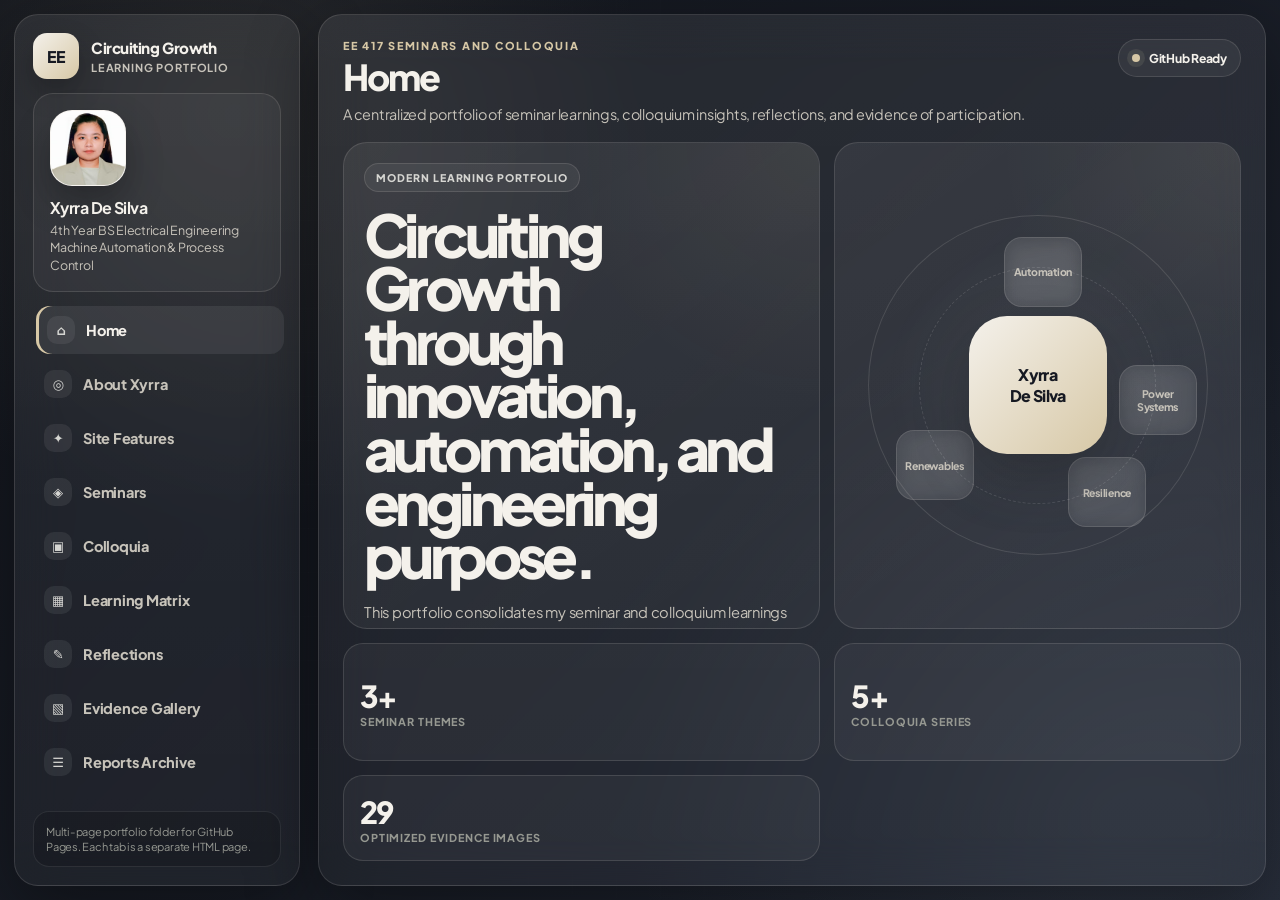
==== index.html @ 949c7b68 "Add files via upload" ====
<!DOCTYPE html>
<html lang="en">
<head>
  <meta charset="UTF-8" />
  <meta name="viewport" content="width=device-width, initial-scale=1.0" />
  <title>Home | Circuiting Growth</title>
  <link rel="stylesheet" href="assets/css/styles.css" />
</head>
<body data-page="home">
  <div class="site-shell">
    <aside class="sidebar">
      <a class="brand" href="index.html" aria-label="Go to home page">
        <div class="brand-mark">EE</div>
        <div><strong>Circuiting Growth</strong><small>Learning Portfolio</small></div>
      </a>
      <div class="profile-card compact">
        <img class="profile-photo" src="assets/images/xyrra-profile.jpg" alt="Profile photo of Xyrra De Silva">
        <h2>Xyrra De Silva</h2>
        <p>4th Year BS Electrical Engineering<br>Machine Automation & Process Control</p>
      </div>
      <nav class="nav" aria-label="Main navigation">
        <a class="nav-link active" href="index.html"><span>⌂</span>Home</a>
<a class="nav-link " href="about.html"><span>◎</span>About Xyrra</a>
<a class="nav-link " href="features.html"><span>✦</span>Site Features</a>
<a class="nav-link " href="seminars.html"><span>◈</span>Seminars</a>
<a class="nav-link " href="colloquia.html"><span>▣</span>Colloquia</a>
<a class="nav-link " href="matrix.html"><span>▦</span>Learning Matrix</a>
<a class="nav-link " href="reflections.html"><span>✎</span>Reflections</a>
<a class="nav-link " href="evidence.html"><span>▧</span>Evidence Gallery</a>
<a class="nav-link " href="archive.html"><span>☰</span>Reports Archive</a>
      </nav>
      <div class="sidebar-note">Multi-page portfolio folder for GitHub Pages. Each tab is a separate HTML page.</div>
    </aside>
    <main class="page-card">
      <header class="page-header">
        <div>
          <p class="eyebrow">EE 417 Seminars and Colloquia</p>
          <h1>Home</h1>
          <p class="subtitle">A centralized portfolio of seminar learnings, colloquium insights, reflections, and evidence of participation.</p>
        </div>
        <div class="status-pill"><i></i> GitHub Ready</div>
      </header>
      <section class="page-body">
        
<div class="home-grid">
  <section class="hero-panel">
    <span class="chip">Modern Learning Portfolio</span>
    <h2><span>Circuiting Growth</span><br>through innovation, automation, and engineering purpose.</h2>
    <p>This portfolio consolidates my seminar and colloquium learnings into a professional, multi-page website. It presents technical growth, reflections, and evidence of participation using organized pages rather than one long scrolling layout.</p>
    <div class="quick-actions">
      <a href="seminars.html">Explore Seminars</a>
      <a href="colloquia.html">View Colloquia</a>
      <a href="evidence.html">Open Evidence</a>
    </div>
  </section>
  <section class="orbit-panel">
    <div class="orbit">
      <div class="core">Xyrra<br>De Silva</div>
      <span class="node n1">Automation</span>
      <span class="node n2">Power Systems</span>
      <span class="node n3">Renewables</span>
      <span class="node n4">Resilience</span>
    </div>
  </section>
  <article class="metric-card"><strong>3+</strong><span>Seminar themes</span></article>
  <article class="metric-card"><strong>5+</strong><span>Colloquia series</span></article>
  <article class="metric-card"><strong>29</strong><span>Optimized evidence images</span></article>
</div>

      </section>
    </main>
  </div>
  <script src="assets/js/site.js"></script>
  
</body>
</html>
---- assets/css/styles.css ----
@import url('https://fonts.googleapis.com/css2?family=Plus+Jakarta+Sans:wght@400;500;600;700;800&display=swap');

:root{
  --bg1:#12151c;
  --bg2:#181c25;
  --bg3:#202633;
  --panel:rgba(31,36,48,.88);
  --panel-2:rgba(39,45,59,.78);
  --card:rgba(255,255,255,.045);
  --card-2:rgba(255,255,255,.065);
  --line:rgba(245,240,230,.13);
  --line-strong:rgba(245,240,230,.22);
  --text:#f4f1eb;
  --muted:#c7c3ba;
  --subtle:#969891;
  --accent:#d7c8a6;
  --accent-2:#b7c0c9;
  --accent-3:#d6d6d2;
  --dark:rgba(0,0,0,.18);
  --r:24px;
  --r2:18px;
  --shadow:0 22px 70px rgba(0,0,0,.38);
}

*{box-sizing:border-box;margin:0;padding:0}
html,body{width:100%;height:100%;overflow:hidden}
body{
  font-family:'Plus Jakarta Sans',Inter,ui-sans-serif,system-ui,-apple-system,BlinkMacSystemFont,'Segoe UI',sans-serif;
  color:var(--text);
  background:
    radial-gradient(circle at 18% 12%,rgba(215,200,166,.10),transparent 32%),
    radial-gradient(circle at 88% 90%,rgba(183,192,201,.08),transparent 36%),
    linear-gradient(135deg,var(--bg1),var(--bg2) 55%,var(--bg3));
  letter-spacing:-.015em;
}
body:before{
  content:"";
  position:fixed;
  inset:0;
  background-image:linear-gradient(rgba(255,255,255,.018) 1px,transparent 1px),linear-gradient(90deg,rgba(255,255,255,.018) 1px,transparent 1px);
  background-size:44px 44px;
  mask-image:radial-gradient(circle at center,#000,transparent 82%);
  pointer-events:none;
}
a{color:inherit;text-decoration:none}
strong{font-weight:800;color:var(--text)}

.site-shell{
  position:relative;
  z-index:1;
  width:min(1510px,calc(100vw - 28px));
  height:calc(100vh - 28px);
  margin:14px auto;
  display:grid;
  grid-template-columns:286px 1fr;
  gap:18px;
}
.sidebar,.page-card{
  border:1px solid var(--line);
  background:linear-gradient(180deg,rgba(255,255,255,.075),rgba(255,255,255,.035));
  backdrop-filter:blur(24px);
  box-shadow:var(--shadow);
  border-radius:var(--r);
  overflow:hidden;
}
.sidebar{
  padding:18px;
  display:flex;
  flex-direction:column;
  gap:14px;
}
.brand{display:flex;align-items:center;gap:12px;min-width:0}
.brand-mark{
  width:46px;height:46px;border-radius:14px;
  background:linear-gradient(135deg,#f4f1eb,#d7c8a6);
  display:grid;place-items:center;
  font-weight:800;color:#161922;
  box-shadow:0 12px 28px rgba(0,0,0,.22);
  flex:none;
}
.brand strong{display:block;font-size:.95rem;letter-spacing:-.03em;white-space:nowrap;overflow:hidden;text-overflow:ellipsis}
.brand small{display:block;margin-top:4px;color:var(--muted);font-weight:700;font-size:.69rem;letter-spacing:.075em;text-transform:uppercase;white-space:nowrap}
.profile-card{
  padding:16px;
  border-radius:20px;
  background:rgba(255,255,255,.045);
  border:1px solid var(--line);
}
.profile-photo{
  width:76px;height:76px;border-radius:22px;
  display:block;object-fit:cover;object-position:center;
  margin-bottom:13px;
  border:1px solid rgba(255,255,255,.22);
  background:#f4f1eb;
  box-shadow:0 16px 36px rgba(0,0,0,.28);
}
.profile-photo.big{width:124px;height:124px;border-radius:28px;margin-bottom:18px}
.avatar{width:76px;height:76px;border-radius:22px;background:linear-gradient(135deg,#f4f1eb,#d7c8a6);display:grid;place-items:center;color:#161922;font-size:1.35rem;font-weight:800;margin-bottom:13px;box-shadow:0 16px 36px rgba(0,0,0,.22)}
.avatar.big{width:124px;height:124px;font-size:2rem;border-radius:28px}
.profile-card h2{font-size:1rem;margin-bottom:5px;letter-spacing:-.035em;line-height:1.1}
.profile-card p{color:var(--muted);font-size:.78rem;line-height:1.42}
.nav{display:grid;gap:6px;min-height:0}
.nav-link{
  color:var(--muted);
  padding:10px 11px;
  border-radius:14px;
  display:flex;align-items:center;gap:11px;text-align:left;
  font-weight:750;font-size:.91rem;
  transition:.22s ease;
}
.nav-link:hover,.nav-link.active{color:var(--text);background:rgba(255,255,255,.075);transform:translateX(3px)}
.nav-link.active{box-shadow:inset 3px 0 0 var(--accent)}
.nav-link span{width:28px;height:28px;border-radius:10px;display:grid;place-items:center;background:rgba(255,255,255,.07);font-size:.82rem;flex:none;color:var(--accent-3)}
.sidebar-note{
  margin-top:auto;
  padding:12px;
  border-radius:16px;
  background:rgba(0,0,0,.14);
  border:1px solid rgba(255,255,255,.085);
  color:var(--subtle);
  font-size:.69rem;
  line-height:1.38;
}
.page-card{padding:24px;display:grid;grid-template-rows:auto 1fr;gap:16px;min-width:0}
.page-header{display:flex;align-items:flex-start;justify-content:space-between;gap:18px;min-height:0}
.eyebrow{color:var(--accent);text-transform:uppercase;font-weight:800;letter-spacing:.16em;font-size:.68rem;margin-bottom:8px}
.page-header h1{font-size:clamp(1.75rem,2.8vw,3rem);letter-spacing:-.06em;line-height:.96;font-weight:800}
.subtitle{color:var(--muted);font-size:.9rem;line-height:1.48;max-width:780px;margin-top:10px}
.status-pill{flex:none;display:inline-flex;align-items:center;gap:9px;padding:10px 13px;border-radius:999px;color:var(--text);background:rgba(255,255,255,.055);border:1px solid var(--line);font-weight:750;font-size:.76rem;white-space:nowrap}
.status-pill i{width:8px;height:8px;border-radius:50%;background:var(--accent);box-shadow:0 0 0 5px rgba(215,200,166,.10)}
.page-body{min-height:0;overflow:hidden}

.home-grid{height:100%;display:grid;grid-template-columns:1.08fr .92fr;grid-template-rows:1fr 118px;gap:14px}
.hero-panel,.orbit-panel,.glass-section,.info-card,.event-feature,.takeaway-card,.series-card,.matrix-grid article,.quote-panel,.reflection-list article,.archive-panel,.evidence-toolbar,.evidence-stage{
  border:1px solid var(--line);
  background:linear-gradient(145deg,rgba(255,255,255,.07),rgba(255,255,255,.035));
  border-radius:var(--r);
  padding:20px;
  overflow:hidden;
  position:relative;
}
.hero-panel:before,.orbit-panel:before,.glass-section:before,.event-feature:before,.series-card:before{
  content:"";position:absolute;inset:-1px;background:radial-gradient(circle at top right,rgba(215,200,166,.08),transparent 38%);pointer-events:none
}
.chip{display:inline-flex;padding:7px 11px;border-radius:999px;background:rgba(255,255,255,.055);color:var(--accent-3);border:1px solid var(--line);font-weight:800;font-size:.66rem;text-transform:uppercase;letter-spacing:.09em;margin-bottom:16px}
.hero-panel h2{position:relative;font-size:clamp(2rem,4.6vw,4.5rem);letter-spacing:-.078em;line-height:.91;max-width:850px;font-weight:800}
.hero-panel h2 span{color:var(--text)}
.hero-panel p{position:relative;max-width:780px;color:var(--muted);line-height:1.55;margin-top:18px;font-size:.92rem}
.quick-actions{position:relative;display:flex;flex-wrap:wrap;gap:9px;margin-top:19px}
.quick-actions a,.event-feature a,.series-card a{border:1px solid var(--line);background:rgba(255,255,255,.055);color:var(--text);border-radius:999px;padding:10px 14px;font-weight:750;font-size:.82rem;transition:.22s}
.quick-actions a:hover,.event-feature a:hover,.series-card a:hover{transform:translateY(-2px);background:rgba(255,255,255,.09);border-color:var(--line-strong)}
.orbit-panel{display:grid;place-items:center}
.orbit{width:min(100%,340px);aspect-ratio:1;border-radius:50%;border:1px solid var(--line);position:relative;display:grid;place-items:center;background:radial-gradient(circle,rgba(255,255,255,.06),transparent 64%)}
.orbit:before,.orbit:after{content:"";position:absolute;border-radius:50%;border:1px dashed rgba(255,255,255,.13)}
.orbit:before{inset:15%;animation:spin 18s linear infinite}.orbit:after{inset:31%;animation:spin 14s linear reverse infinite}@keyframes spin{to{transform:rotate(360deg)}}
.core{width:138px;height:138px;border-radius:38px;background:linear-gradient(135deg,#f4f1eb,#d7c8a6);display:grid;place-items:center;text-align:center;color:#161922;font-weight:800;letter-spacing:-.04em;z-index:2;box-shadow:0 24px 55px rgba(0,0,0,.24)}
.node{position:absolute;width:78px;height:70px;border-radius:18px;background:rgba(255,255,255,.065);border:1px solid var(--line);display:grid;place-items:center;font-size:.66rem;font-weight:750;text-align:center;color:var(--muted);backdrop-filter:blur(10px);padding:4px}
.n1{top:6%;left:40%}.n2{right:3%;top:44%}.n3{left:8%;bottom:16%}.n4{right:18%;bottom:8%}
.metric-card{border-radius:20px;background:rgba(255,255,255,.045);border:1px solid var(--line);padding:16px;display:grid;align-content:center}.metric-card strong{font-size:1.9rem;letter-spacing:-.055em;font-weight:800}.metric-card span{color:var(--subtle);font-weight:750;text-transform:uppercase;font-size:.68rem;letter-spacing:.08em}

.split-grid{height:100%;display:grid;grid-template-columns:1.05fr .95fr;grid-template-rows:1fr 154px;gap:14px}.large{grid-row:span 2}.glass-section h2,.archive-panel h2,.evidence-toolbar h2{font-size:1.75rem;letter-spacing:-.055em;margin-bottom:12px;font-weight:800}.glass-section p,.info-card p,.archive-panel p{color:var(--muted);line-height:1.5;margin-bottom:12px;font-size:.9rem}.tag-row{display:flex;flex-wrap:wrap;gap:7px;margin-top:12px}.tag-row span{padding:7px 9px;border-radius:999px;background:rgba(255,255,255,.052);color:var(--accent-3);border:1px solid var(--line);font-size:.68rem;font-weight:750}.profile-focus{display:grid;align-content:center;justify-items:start}.info-card{padding:18px}.info-card h3,.takeaway-card h3,.series-card h3,.matrix-grid h3,.reflection-list h3{font-size:.95rem;margin-bottom:9px;font-weight:800;letter-spacing:-.025em}

.features-grid{height:100%;display:grid;grid-template-columns:repeat(3,1fr);grid-template-rows:repeat(2,1fr);gap:12px}.features-grid article{padding:17px;border-radius:20px;background:rgba(255,255,255,.045);border:1px solid var(--line);overflow:hidden}.features-grid b{width:34px;height:34px;border-radius:12px;display:grid;place-items:center;color:#161922;background:var(--accent);font-weight:800;margin-bottom:12px}.features-grid h3{font-size:1rem;margin-bottom:8px;font-weight:800}.features-grid p{color:var(--muted);line-height:1.42;font-size:.82rem}

.event-grid{height:100%;display:grid;grid-template-columns:1fr 1fr 1fr;grid-template-rows:1fr 1fr;gap:12px}.event-feature{grid-column:span 1;padding:19px}.event-feature span,.series-card span{display:inline-flex;padding:7px 10px;border-radius:999px;background:rgba(255,255,255,.055);border:1px solid var(--line);color:var(--accent-3);font-weight:800;font-size:.64rem;letter-spacing:.08em;text-transform:uppercase;margin-bottom:12px}.event-feature h2{font-size:1.4rem;line-height:1.02;letter-spacing:-.052em;margin-bottom:10px;font-weight:800}.event-feature p,.takeaway-card p,.series-card p,.matrix-grid p,.quote-panel p,.reflection-list p{color:var(--muted);line-height:1.44;font-size:.82rem}.event-feature a,.series-card a{display:inline-flex;margin-top:13px}.takeaway-card{display:grid;align-content:center;padding:17px}.alt,.alt2{background:linear-gradient(145deg,rgba(255,255,255,.062),rgba(255,255,255,.034))}

.colloquia-board{height:100%;display:grid;grid-template-columns:1.08fr .96fr .96fr;grid-template-rows:1fr 1fr;gap:12px}.series-card.featured{grid-row:span 2}.series-card h2{font-size:2rem;line-height:.98;letter-spacing:-.06em;margin-bottom:12px;font-weight:800}.series-card h3{font-size:1.1rem;line-height:1.05;font-weight:800}

.matrix-grid{height:100%;display:grid;grid-template-columns:repeat(5,1fr);gap:10px}.matrix-grid article{padding:14px;border-radius:20px}.matrix-grid h3{color:var(--text)}.matrix-grid p{font-size:.72rem;margin-top:10px;line-height:1.37}

.reflection-grid{height:100%;display:grid;grid-template-columns:1fr 1fr;gap:14px}.quote-panel{display:grid;align-content:center;padding:28px;background:linear-gradient(145deg,rgba(255,255,255,.07),rgba(255,255,255,.035))}.quote-panel h2{font-size:clamp(1.25rem,2vw,2.05rem);line-height:1.15;letter-spacing:-.05em;margin-bottom:16px;font-weight:800}.reflection-list{display:grid;gap:10px}.reflection-list article{display:grid;grid-template-columns:auto 1fr;gap:11px;align-items:start;padding:14px;border-radius:20px}.reflection-list i{width:11px;height:11px;border-radius:50%;background:var(--accent);box-shadow:0 0 0 5px rgba(215,200,166,.10);margin-top:4px}

.evidence-layout{height:100%;display:grid;grid-template-rows:auto 1fr 122px;gap:11px}.evidence-toolbar{display:flex;align-items:center;justify-content:space-between;gap:14px;padding:14px 16px}.evidence-toolbar h2{font-size:1.2rem;margin-bottom:4px}.evidence-toolbar p{color:var(--muted);font-size:.78rem}select{appearance:none;border:1px solid var(--line);background:rgba(255,255,255,.06);color:var(--text);border-radius:999px;padding:10px 36px 10px 13px;font-weight:750;font-size:.8rem}select option{background:#181c25}.evidence-stage{display:grid;grid-template-columns:1fr 330px;gap:14px;min-height:0;padding:14px}.featured-shot{height:100%;border-radius:20px;overflow:hidden;position:relative;background:rgba(0,0,0,.18);border:1px solid var(--line);display:grid;place-items:center}.featured-shot img{width:100%;height:100%;object-fit:contain}.shine{display:none}.featured-info{display:grid;align-content:center}.featured-info span{color:var(--accent);font-weight:800;text-transform:uppercase;letter-spacing:.1em;font-size:.66rem}.featured-info h2{font-size:1.65rem;line-height:1.02;letter-spacing:-.052em;margin:10px 0;font-weight:800}.featured-info p,.featured-info small{color:var(--muted);line-height:1.42;font-size:.82rem}.thumb-strip{display:grid;grid-auto-flow:column;grid-auto-columns:150px;gap:9px;overflow:hidden;padding:0 4px}.thumb{border:1px solid var(--line);background:rgba(0,0,0,.18);border-radius:16px;overflow:hidden;cursor:pointer;position:relative;transition:.2s}.thumb.active{outline:2px solid var(--accent)}.thumb:hover{transform:translateY(-3px)}.thumb img{width:100%;height:100%;object-fit:cover;display:block}.thumb:after{content:attr(data-label);position:absolute;left:7px;right:7px;bottom:7px;padding:6px 8px;border-radius:10px;background:rgba(18,21,28,.75);font-size:.62rem;font-weight:750;backdrop-filter:blur(10px);color:var(--text)}.modal{position:fixed;inset:0;z-index:50;background:rgba(0,0,0,.82);display:none;align-items:center;justify-content:center;padding:24px}.modal.open{display:flex}.modal img{max-width:min(100%,1100px);max-height:82vh;object-fit:contain;border-radius:18px;box-shadow:var(--shadow);background:#fff}.modal button{position:absolute;right:24px;top:20px;width:44px;height:44px;border-radius:50%;border:1px solid rgba(255,255,255,.2);background:rgba(255,255,255,.1);color:#fff;font-size:2rem;cursor:pointer}.modal div{position:absolute;bottom:20px;color:#fff;background:rgba(255,255,255,.1);border:1px solid rgba(255,255,255,.15);padding:10px 14px;border-radius:999px;font-weight:750}

.archive-layout{height:100%;display:grid;grid-template-columns:1.05fr .95fr;gap:14px}.file-tree{display:grid;gap:7px;padding:16px;border-radius:18px;background:rgba(0,0,0,.16);border:1px solid var(--line);font-family:ui-monospace,SFMono-Regular,Menlo,Consolas,monospace;color:var(--muted);font-size:.78rem}.accent-panel{background:linear-gradient(145deg,rgba(255,255,255,.07),rgba(255,255,255,.035))}

@media(max-height:820px) and (min-width:981px){
  .site-shell{height:calc(100vh - 18px);margin:9px auto;grid-template-columns:270px 1fr}.sidebar{padding:14px;gap:10px}.profile-card{padding:12px}.profile-photo{width:62px;height:62px;border-radius:18px;margin-bottom:9px}.profile-card h2{font-size:.9rem}.profile-card p{font-size:.7rem}.nav-link{padding:8px 10px;font-size:.82rem}.nav-link span{width:24px;height:24px}.sidebar-note{display:none}.page-card{padding:18px;gap:12px}.subtitle{font-size:.82rem}.page-header h1{font-size:2.25rem}.event-feature p,.takeaway-card p,.series-card p,.matrix-grid p,.reflection-list p{font-size:.76rem}.glass-section p,.info-card p{font-size:.82rem}.hero-panel h2{font-size:3.4rem}.profile-photo.big{width:102px;height:102px}
}

@media(max-width:980px){
  html,body{overflow:auto}.site-shell{height:auto;min-height:100vh;grid-template-columns:1fr;width:min(100%,calc(100vw - 20px));margin:10px auto}.page-card{min-height:780px}.nav{grid-template-columns:repeat(2,1fr)}.home-grid,.split-grid,.event-grid,.colloquia-board,.reflection-grid,.archive-layout,.evidence-stage{grid-template-columns:1fr;grid-template-rows:auto}.features-grid,.matrix-grid{grid-template-columns:1fr 1fr}.page-body{overflow:visible}.thumb-strip{overflow:auto}.profile-card.compact{display:none}.status-pill{display:none}
}
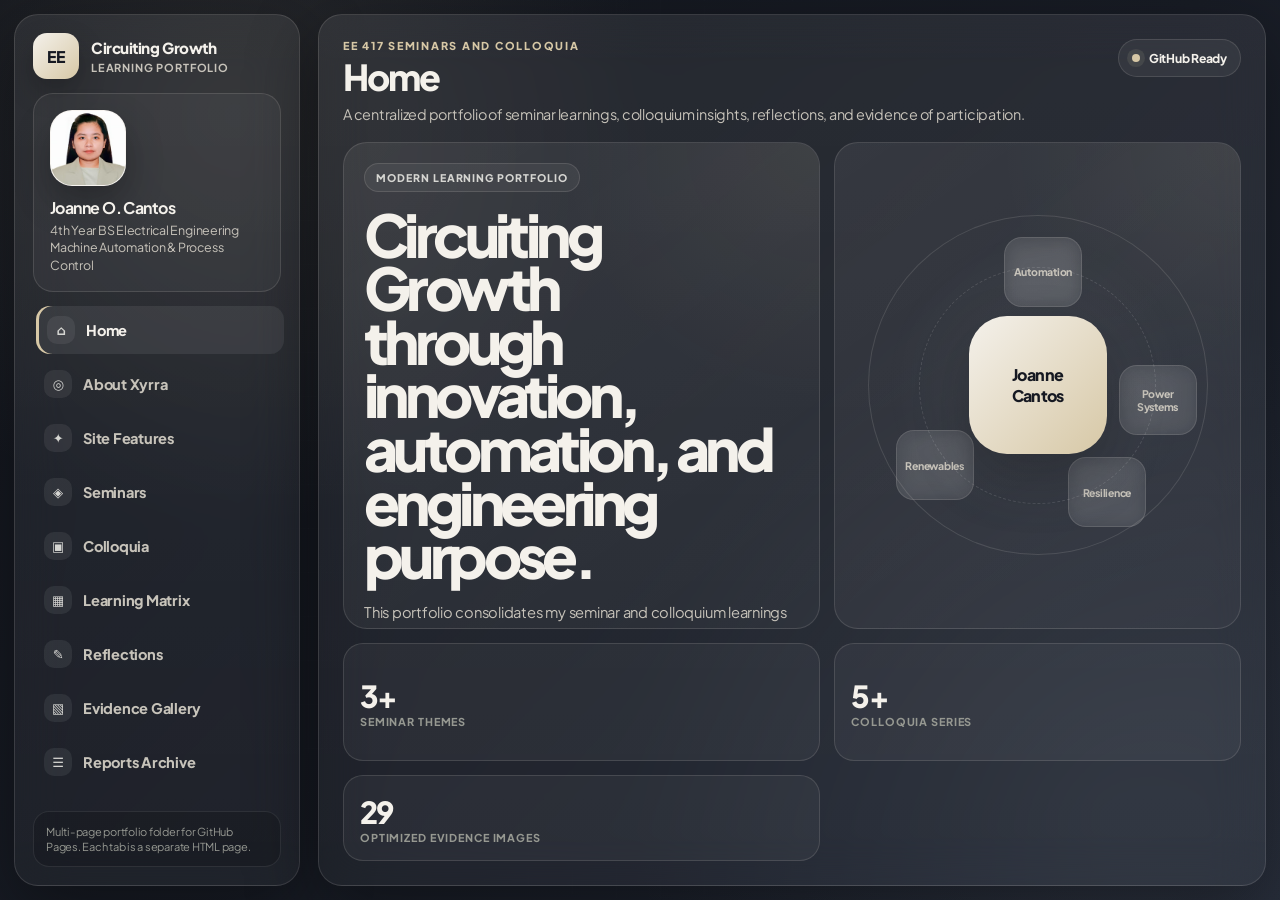
==== commit a6828af9: "Update index.html" ====
--- a/index.html
+++ b/index.html
@@ -15,7 +15,7 @@
       </a>
       <div class="profile-card compact">
         <img class="profile-photo" src="assets/images/xyrra-profile.jpg" alt="Profile photo of Xyrra De Silva">
-        <h2>Xyrra De Silva</h2>
+        <h2>Joanne O. Cantos</h2>
         <p>4th Year BS Electrical Engineering<br>Machine Automation & Process Control</p>
       </div>
       <nav class="nav" aria-label="Main navigation">
@@ -55,7 +55,7 @@
   </section>
   <section class="orbit-panel">
     <div class="orbit">
-      <div class="core">Xyrra<br>De Silva</div>
+      <div class="core">Joanne<br>Cantos</div>
       <span class="node n1">Automation</span>
       <span class="node n2">Power Systems</span>
       <span class="node n3">Renewables</span>
@@ -73,4 +73,4 @@
   <script src="assets/js/site.js"></script>
   
 </body>
-</html>+</html>
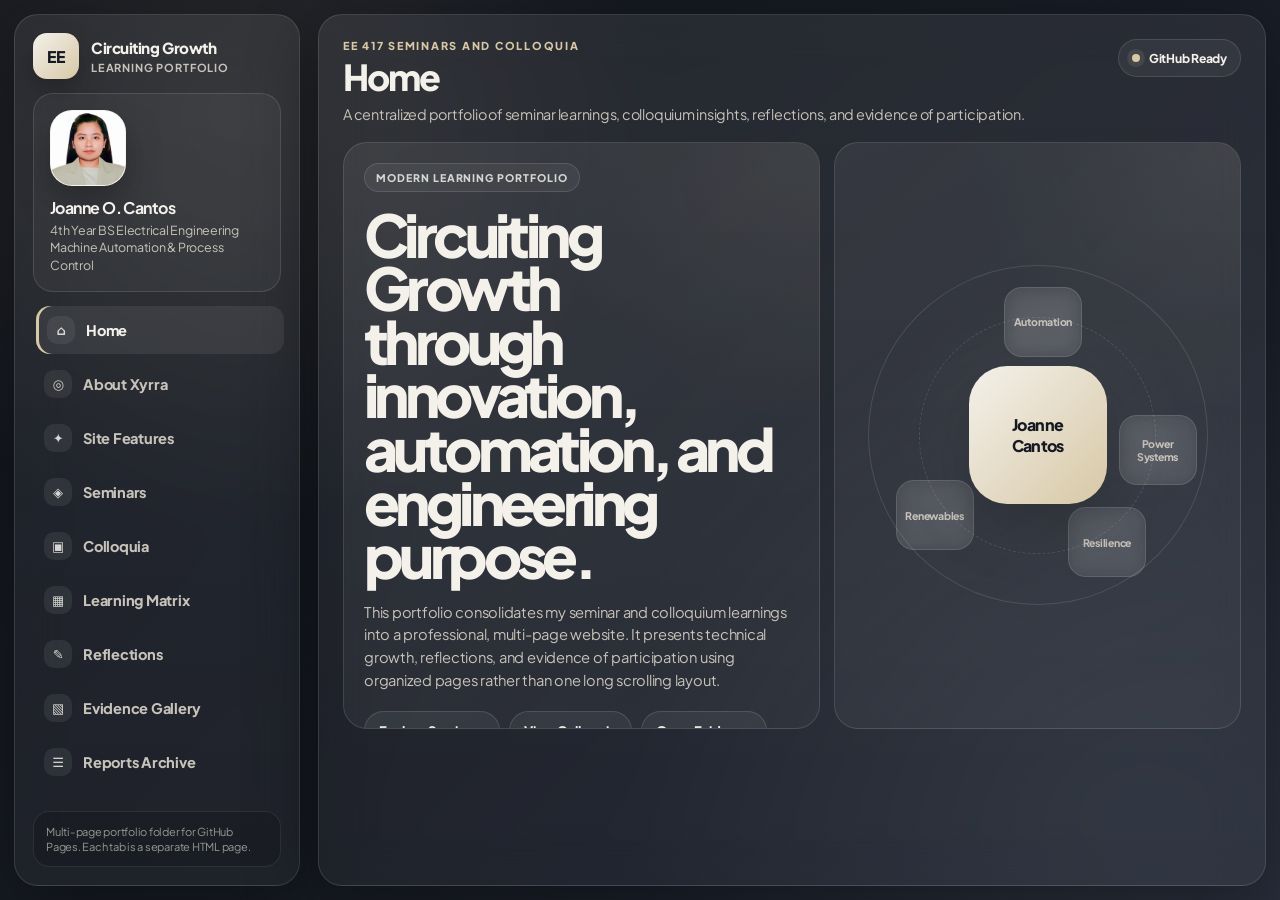
==== commit 633f43d3: "Update index.html" ====
--- a/index.html
+++ b/index.html
@@ -62,9 +62,6 @@
       <span class="node n4">Resilience</span>
     </div>
   </section>
-  <article class="metric-card"><strong>3+</strong><span>Seminar themes</span></article>
-  <article class="metric-card"><strong>5+</strong><span>Colloquia series</span></article>
-  <article class="metric-card"><strong>29</strong><span>Optimized evidence images</span></article>
 </div>
 
       </section>
